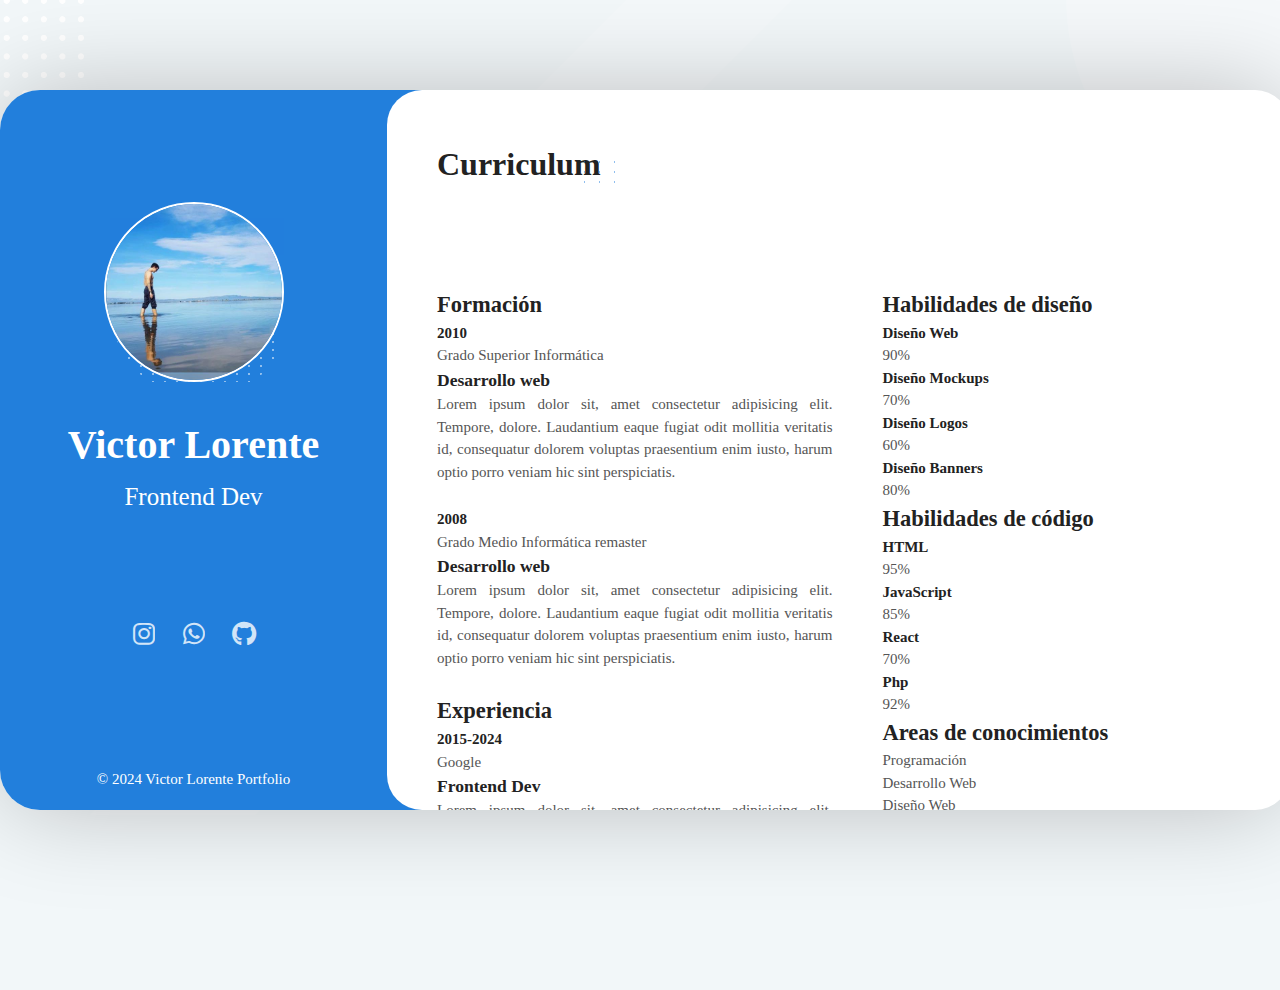
==== html/estudios.html @ f038627f "Curriculum Section HTMl" ====
<!DOCTYPE html>
<html lang="es">
<head>
    <meta charset="UTF-8">
    <meta name="viewport" content="width=device-width, initial-scale=1.0">
    <link rel="stylesheet" href="/fonts/fontawesome-free-6.1.2-web/css/all.min.css">
    <link rel="stylesheet" href="/fonts/poppins/poppins.css">
    <link rel="stylesheet" href="/css/reset.css">
    <link rel="stylesheet" href="/css/scroll.css">
    <link rel="stylesheet" href="/css/styles.css">
    
    

    <title>Portfolio Sobre Mi</title>
</head>
<body>
    <!-- Layout Principal -->
    <div class="layout">

            <aside class="layout-aside">
                
                <!-- Aside (Info Usuario) -->
                <section class="aside-userInfo">
                   
                    <!-- Info general usuario -->
                    <div class="userInfo-general">
                        
                        <div class="userInfo-containerImage">
                            <img src="/img/default-user.jpeg" alt="Foto de Perfil" 
                            class="userInfo-image">
                        </div>

                        <h2 class="userInfo-name">Victor Lorente</h2>
                        <h4 class="userInfo-job">Frontend Dev</h4>

                    </div>
                    <!-- Menú de navegación DERECHA-->
                    <nav class="layout-menu">
                        <ul class="menu-list">
                            
                            <li class="menu-option">
                                <a class="menu-link" href="main.html">
                                    <i class="menu-icon fa-solid fa-house"></i>
                                    <span class="menu-overlay">Home</span>
                                </a>
                            </li>

                            <li class="menu-option">
                                <a class="menu-link" href="sobre-mi.html">
                                    <i class="menu-icon fa-solid fa-user"></i>
                                    <span class="menu-overlay">Sobre Mi</span>
                                </a>
                            </li>

                            <li class="menu-option">
                                <a class="menu-link" href="estudios.html">
                                    <i style="color:#227FDC;" class="menu-icon fa-solid fa-landmark"></i>
                                    <span class="menu-overlay">Curriculum</span>
                                </a>
                            </li>

                            <li class="menu-option">
                                <a class="menu-link" href="main.html">
                                    <i class="menu-icon fa-solid fa-briefcase"></i>
                                    <span class="menu-overlay">Proyectos</span>
                                </a>
                            </li>

                            <li class="menu-option">
                                <a class="menu-link" href="main.html">
                                    <i class="menu-icon fa-solid fa-book"></i>
                                    <span class="menu-overlay">Blog</span>
                                </a>
                            </li>

                            <li class="menu-option">
                                <a class="menu-link" href="main.html">
                                    <i class="menu-icon fa-solid fa-envelope"></i>
                                    <span class="menu-overlay">Contacto</span>
                                </a>
                            </li>

                        </ul>
                    </nav>
                    
                    <!-- Links redes sociales -->
                    <div class="userInfo-userLinks" >
                        <ul class="userLinks-social">
                            
                            <li class="social-option">
                                <a class="social-link" href="#"></a>
                                <i class="social-icon fa-brands fa-instagram"></i>
                            </li>

                            <li class="social-option">
                                <a class="social-link" href="#"></a>
                                <i class="social-icon fa-brands fa-whatsapp"></i>
                            </li>

                            <li class="social-option">
                                <a class="social-link" href="#"></a>
                                <i class="social-icon fa-brands fa-github"></i>
                            </li>

                        </ul>
                    </div>
                    <!-- boton del curriculum -->
                    <div class="userInfo-buttons">
                        <a href="#" class="userInfo-btn"></a>
                    </div>
                    
                    <!-- Pie de página -->
                    <footer class="userInfo-footer">
                        &copy; 2024 Victor Lorente Portfolio
                    </footer>
                </section>

            </aside>

            <!-- Contenido principal (Main) -->
            <main class="layout-content">

                <section class="content-page content-resume">
                    <!-- Main content que cambia de pag -->

                    <header class="resume-header">
                        <h1 class="resume-title">Curriculum</h1>
                    </header>
                    <!-- Main page Content -->
                    <div class="resume-container">
                        <!-- LEFT SIDE PAGE -->
                        <section class="resume-left">
                            
                            <!-- 1 Sección left-->
                            <header class="resume-subheader">
                                <h2 class="resume-subtitle">Formación</h2>
                            </header>

                            <div class="resume-timelines">

                                <article class="timelines-item">

                                    <header class="timneline-header">
                                        <h4 class="timeline-year">2010</h4>
                                        <span class="timeline-company">Grado Superior Informática</span>
                                    </header>

                                            <div class="timeline-divider">
                                                <!-- Esto sirve para dividir el contenido -->
                                            </div>

                                    <div class="timeline-description">
                                        <h3 class="timeline-title">Desarrollo web</h3>
                                        <p class="timeline-description">Lorem ipsum dolor sit, amet consectetur adipisicing elit. 
                                            Tempore, dolore. Laudantium eaque fugiat odit mollitia veritatis id, 
                                            consequatur dolorem voluptas praesentium enim iusto, harum optio porro veniam hic sint perspiciatis.
                                        </p>
                                    </div>

                                </article>

                                <article class="timelines-item">

                                    <header class="timneline-header">
                                        <h4 class="timeline-year">2008</h4>
                                        <span class="timeline-company">Grado Medio Informática remaster</span>
                                    </header>

                                            <div class="timeline-divider">
                                                <!-- Esto sirve para dividir el contenido -->
                                            </div>

                                    <div class="timeline-description">
                                        <h3 class="timeline-title">Desarrollo web</h3>
                                        <p class="timeline-description">Lorem ipsum dolor sit, amet consectetur adipisicing elit. 
                                            Tempore, dolore. Laudantium eaque fugiat odit mollitia veritatis id, 
                                            consequatur dolorem voluptas praesentium enim iusto, harum optio porro veniam hic sint perspiciatis.
                                        </p>
                                    </div>

                                </article>

                            </div>
                            
                            <!-- 2 Sección left-->
                            <header class="resume-subheader">
                                <h2 class="resume-subtitle">Experiencia</h2>
                            </header>

                            <div class="resume-timelines">

                                <article class="timelines-item">

                                    <header class="timneline-header">
                                        <h4 class="timeline-year">2015-2024</h4>
                                        <span class="timeline-company">Google</span>
                                    </header>

                                            <div class="timeline-divider">
                                                <!-- Esto sirve para dividir el contenido -->
                                            </div>

                                    <div class="timeline-description">
                                        <h3 class="timeline-title">Frontend Dev</h3>
                                        <p class="timeline-description">Lorem ipsum dolor sit, amet consectetur adipisicing elit. 
                                            Tempore, dolore. Laudantium eaque fugiat odit mollitia veritatis id, 
                                            consequatur dolorem voluptas praesentium enim iusto, harum optio porro veniam hic sint perspiciatis.
                                        </p>
                                    </div>

                                </article>

                                <article class="timelines-item">

                                    <header class="timneline-header">
                                        <h4 class="timeline-year">2020-2024</h4>
                                        <span class="timeline-company">Youtube, Frontend Dev</span>
                                    </header>

                                            <div class="timeline-divider">
                                                <!-- Esto sirve para dividir el contenido -->
                                            </div>

                                    <div class="timeline-description">
                                        <h3 class="timeline-title">Frontend Dev</h3>
                                        <p class="timeline-description">Lorem ipsum dolor sit, amet consectetur adipisicing elit. 
                                            Tempore, dolore. Laudantium eaque fugiat odit mollitia veritatis id, 
                                            consequatur dolorem voluptas praesentium enim iusto, harum optio porro veniam hic sint perspiciatis.
                                        </p>
                                    </div>

                                </article>

                            </div>

                        </section>
                        <!-- RIGHT SIDE PAGE -->
                        <section class="resume-right">

                            <header class="resume-subheader">
                                <h2 class="resume-subtitle">Habilidades de diseño</h2>
                            </header>
                            <!-- Habilidades DISEÑO -->
                            <div class="resume-skills">

                                <article class="skills-title">
                                    <h4 class="skills-text">Diseño Web</h4>
                                    <span class="skills-number">90%</span>
                                </article>

                                <div class="skills-progressbar">
                                    <div class="skills-percentage"></div>
                                </div>

                                        <article class="skills-title">
                                            <h4 class="skills-text">Diseño Mockups</h4>
                                            <span class="skills-number">70%</span>
                                        </article>

                                        <div class="skills-progressbar">
                                            <div class="skills-percentage"></div>
                                        </div>

                                        <article class="skills-title">
                                            <h4 class="skills-text">Diseño Logos</h4>
                                            <span class="skills-number">60%</span>
                                        </article>
        
                                        <div class="skills-progressbar">
                                            <div class="skills-percentage"></div>
                                        </div>

                                <article class="skills-title">
                                    <h4 class="skills-text">Diseño Banners</h4>
                                    <span class="skills-number">80%</span>
                                </article>
        
                                <div class="skills-progressbar">
                                    <div class="skills-percentage"></div>
                                </div>

                            </div>

                            <header class="resume-subheader">
                                <h2 class="resume-subtitle">Habilidades de código</h2>
                            </header>
                             <!-- Habilidades de Código -->
                             <div class="resume-skills">

                                <article class="skills-title">
                                    <h4 class="skills-text">HTML</h4>
                                    <span class="skills-number">95%</span>
                                </article>

                                <div class="skills-progressbar">
                                    <div class="skills-percentage"></div>
                                </div>

                                        <article class="skills-title">
                                            <h4 class="skills-text">JavaScript</h4>
                                            <span class="skills-number">85%</span>
                                        </article>

                                        <div class="skills-progressbar">
                                            <div class="skills-percentage"></div>
                                        </div>

                                        <article class="skills-title">
                                            <h4 class="skills-text">React</h4>
                                            <span class="skills-number">70%</span>
                                        </article>
        
                                        <div class="skills-progressbar">
                                            <div class="skills-percentage"></div>
                                        </div>

                                <article class="skills-title">
                                    <h4 class="skills-text">Php</h4>
                                    <span class="skills-number">92%</span>
                                </article>
        
                                <div class="skills-progressbar">
                                    <div class="skills-percentage"></div>
                                </div>

                            </div>

                            <header class="resume-subheader">
                                <h2 class="resume-subtitle">Areas de conocimientos</h2>
                            </header>
                            <div class="resume-knowledges">
                                <ul class="knowledges-list">
                                    <li class="kowledges-option">Programación</li>
                                    <li class="kowledges-option">Desarrollo Web</li>
                                    <li class="kowledges-option">Diseño Web</li>
                                    <li class="kowledges-option">Redes Sociales</li>
                                    <li class="kowledges-option">Comunicación</li>
                                    <li class="kowledges-option">Edición de videos</li>
                                    <li class="kowledges-option">Formación</li>
                                </ul>
                            </div>
                            
                        </section>

                    </div>
                    <!-- Certificados Bottom Page -->
                    <div class="resume-certificate">

                        <header class="resume-subheader">
                            <h2 class="resume-subtitle">Certificados</h2>
                        </header>

                        <section class="certificate-container">

                            <article class="certificates-certificate">
                                
                                <div class="certificate-logo">
                                    <img src="/img/certificado-1.png" alt="" class="certificate-img">
                                </div>

                                <div class="certificate-content">
                                    <h4 class="certificate-title">Master en PHP, SQL, POO, MVC, Laravel, Symfony, Wordpress</h4>
                                    <span class="certificate-id">ID  Verificación: 7891</span>
                                    <span class="certificate-date">10 Junio 2023</span>
                                </div>

                            </article>

                            <article class="certificates-certificate">
                                
                                <div class="certificate-logo">
                                    <img src="/img/certificado-1.png" alt="" class="certificate-img">
                                </div>

                                <div class="certificate-content">
                                    <h4 class="certificate-title">Master en Pruenas Técnicas: +70 Nuevos Ejercicios de Código</h4>
                                    <span class="certificate-id">ID  Verificación: 12235</span>
                                    <span class="certificate-date">10 Mayo 2024</span>
                                </div>

                            </article>


                        </section>

                    </div>
 
                </section>

            </main>
    </div>

</body> 
</html>
---- fonts/poppins/poppins.css ----
@font-face {
    font-family: "Poppins";
    src: url("./Poppins-Regular.ttf") format("truetype");
    font-weight: 400;
    font-style: normal;
}
---- css/scroll.css ----
:root{
    --color-scrollbar: #d3d3d4;
    --color-background-scrollbar: #eee;
}
/* SCROLL MOZ */
.content-page {
    scrollbar-width: thin;
    scrollbar-color: var(--color-scrollbar) transparent;
}

/* SCROLL CHROME */
.content-page::-webkit-scrollbar{
    width: 25px;
    background: transparent;
}
.content-page::-webkit-scrollbar-thumb{
    border: 10px solid transparent;
    box-shadow: none;
    border-radius: 40px;
}
.content-page:hover::-webkit-scrollbar-thumb{
    box-shadow: inset 0 0 0 10px var(--color-scrollbar);
}
.content-page:hover::-webkit-scrollbar-thumb:hover{
    border: 8px solid transparent;
    box-shadow: inset 0 0 0 8px var(--color-secondary);
}
.content-page::-webkit-scrollbar-track{
    background-color: transparent;
    margin: 40px 0;
}
---- css/styles.css ----
/* ESTILOS GENERALES */
:root{

    --color-main: #ffffff;
    --color-secondary: #227FDC;

    --color-background: #f2f7f9;
    --color-transparent: transparent;

    --color-icon: #b5b6b7;
    --color-title: #222222;
    --color-subtitle: #888;
    --color-text: #555;

    --color-border-reviews:#E5E6E7;
    --color-company:#A5A6A7;

    --position-start-top: 7rem;

}

html {
    font-size: 10px;

}

body {
    width: 100%;
    height: 100%;
    font-family: "Poppins, helvetica, sans-serif";
    font-size: 1.5rem;
    background-color: var(--color-background);
    color: var(--color-text);
    
    overflow: hidden;  /* Se usa para quitar el scroll de la pagina */

}
h1, h2, h3, h4, h5, h6 {
    color: var(--color-title);
}

/* IMG BACKGROUND */
    body{
        
        background-image: url(/img/fondo.png);
        background-size: cover;
        background-repeat: no-repeat;
        background-position: -75px -175px;
    }

/* ESTRUCTURA PRINCIPAL */
.layout {
    position: relative;
    min-width: 1290px;
    width: 75%;
    min-height: 80vh;
    height: 80vh;
    margin: 10vh auto;

    /* Grid Layout */
    display: grid;
    grid-template-areas: 
        "aside content";
    grid-template-columns: 30% 70%;
    
    /* Shadow behind Layout */
    border-radius: 4rem;
    box-shadow: 0 0 100px -5px rgb(0, 0, 0,  0.25);

}

/* BLUE ASIDE BAR */
.layout-aside {
    grid-area: "aside";

    border-radius: 4rem 0 0 4rem;
    overflow: auto;
    overflow-x: hidden;
}
.aside-userInfo{
    display: flex;
    flex-direction: column;
    align-items: center;
    text-align: center;
    justify-content: space-around;

    min-height: 100%;
    min-width: 30rem;

    background-color: var(--color-secondary);
    color: var(--color-main);

}
.userInfo-containerImage{
    position: relative;
    display: inline-block;
    width: 18rem;
    margin-top: var(--position-start-top);
    z-index: 1;
    overflow: hidden;

}
.userInfo-image {
    width: 100%;
    background-color: var(--color-main);
    border: 2px solid var(--color-main);
    border-radius: 20rem;
}
/* ShadowEfect Outside Img */
.userInfo-containerImage::after{
    content: "";
    position: absolute;
    top: 9%;
    left: 4%;
    width: 100%;
    height: 100%;
    z-index: -1;
    background-image: -webkit-repeating-radial-gradient(center center, #fff, #fff 1px, transparent 0px, transparent 100% );
    background-size: 0.8em 0.8rem;
    opacity: 0.5;
    border-radius: 30rem;
    }

.userInfo-name {
    color: var(--color-main);
    font-size: 4rem;
    font-weight: 600;
    margin-top: 2.7rem;
}
.userInfo-job {
    color: var(--color-main);
    font-size: 2.5rem;
    font-weight: lighter;
    margin-top: .3rem;
}
 
/* Estilo de las opciones de redes sociales */
.userInfo-userLinks {
    margin-bottom: 3.5rem;
    
}
.userLinks-social {

    margin-top: 2rem;
    text-align: center;

    display: flex;
    flex-direction: row;
}
.social-option{
    height: 3rem;
    width: 5rem;
    font-size: 2.5rem;
    line-height: 3.2rem;
    opacity: .8;
    border-radius: 3rem;
    transition: all cubic-bezier(0, 0, 0, 0.72) 210ms;


}
.social-option:hover {
    opacity: 1;
    background-color: rgba(211, 211, 211, 0.25);
       
}
/* Footer */
.userInfo-footer {
    position: absolute;
    bottom: 2rem;
}

/* MAIN CONTENT LAYOUT */
.layout-content {
    grid-area: content;
    height: 100%;
    min-height: 100%;
    background-color: var(--color-secondary);
    border-radius: 0 10rem 10rem 0;
}
.content-page{
    min-height: 100%;
    background-color: var(--color-main);
    border-radius: 3.5rem;

    display: flex;
    flex-direction: column;
    align-items: center;
    justify-content: center;
}

.page-name{
    font-size: 6rem;
    margin-bottom: 1rem;
}
.page-job {
    font-size: 2.1rem;
    font-weight: lighter;
    color: var(--color-subtitle);
}

/* MENU LAYOUT */
.layout-menu{
    
    display: block;
    position: absolute;
    top: 0;
    right: -13rem;
    min-width: 11rem;
    background-color: transparent;

}
.menu-list {
   
    display: flex;
    position: relative;
    flex-direction: column;
    justify-content: space-around;
    align-items: center;
    
    background-color: var(--color-main);
    padding: 1rem 0;
    width: 48%;
    min-height: 33rem;
    box-shadow: 0 0 3rem -0.5rem rgb(0, 0, 0,  0.15);
    border-radius: 6rem;
}
.menu-option{
    display: block;
    width: 100%;
    text-align: center;
}
.menu-icon {
    color: var(--color-icon);
    font-size: 2.6rem;
    transition: all 300ms cubic-bezier(0, 0, 0, 0.72);

}
.menu-icon:hover {
    color: var(--color-secondary);
}
.menu-overlay{
    position: absolute;
    right: 0;
    margin-top: -3.3rem;
    display: block;
    opacity: 0;
    padding: 0.5rem 1rem;
    border-radius: 0.3rem;
    color: var(--color-main);
    background-color: var(--color-secondary);
    white-space: nowrap; /*Con esta propiedad, no hay saltos de linea del color de fondo */
    transition: all 300ms cubic-bezier(0, 0, 0, 0.72); 

}
.menu-option:hover .menu-overlay {
    opacity: 1;
    right: 100%;
}

/* ESTILOS GENERALES (SOBRE MI, ESTUDIOS) */

.content-about,
.content-resume {
    display: block;
    height: 100%;
    min-height: 100%;
    padding: 5rem;
    padding-right: 2rem;
    overflow: auto;
   
}
.about-header,
.resume-header {
    display: inline-block;
    margin-bottom: 5rem;
}

.about-title,
.resume-title{
    font-size: 3.2rem;
    position: relative;
}

.about-title::after,
.resume-title::after{
    content: "";
    position: absolute;
    top: 17px;
    right: -26px;
    width: 50px;
    height: 30px;
    background-image: -webkit-repeating-radial-gradient(center center, var(--color-secondary), var(--color-secondary) 1px, transparent 0px, transparent 100% );
    background-size: 15px 10px;
    opacity: 0.5;
}

.title-color{
    color: var(--color-secondary);
}

/* Información Personal */
.about-personalInfo{
    display: flex;
    flex-direction: row;
    width: 100%;
    margin-bottom: 5rem;

}
.personalInfo-bio{
    flex-basis: 56%;
}
.personalInfo-description{
    font-size: 1.5rem;
    line-height: 2.4rem;
    margin-right: 5rem;
}
.personalInfo-data{
    flex-basis: 44%;
    padding: 0 1.5rem;
}
.personalInfo-title{
    margin-right: 0.5rem; 
    color: var(--color-secondary);
    font-weight: 600;
}
/* Servicios */
.about-services,
.about-reviews,
.about-clients,
.about-prices,
.about-extra
{
    width: 100%;
    margin-bottom: 3rem;
}
.services-header,
.reviews-header,
.clients-header,
.prices-header,
.extra-header{
    display: inline-block;
    position: relative;
    margin-bottom: 2.5rem;
}
.services-title,
.reviews-title,
.clients-title,
.prices-title,
.extra-title{
    font-size: 2.2rem;
}

.services-title::after,
.reviews-title::after,
.clients-title::after,
.prices-title::after,
.extra-title::after{
    content: "";
    position: absolute;
    top: 17px;
    right: -16px;
    width: 50px;
    height: 30px;
    background-image: -webkit-repeating-radial-gradient(center center, var(--color-secondary), var(--color-secondary) 1px, transparent 0px, transparent 100% );
    background-size: 15px 10px;
    opacity: 0.5;
}

.services-container{
    width: 100%;
    display: flex;
    flex-direction: row;
    flex-wrap: wrap;
}
.services-service{
    flex-basis: calc(50% - 3rem);
    margin-right: 3rem;
    margin-bottom: 2.5em;
}

.service-icon .fa-solid{
    color: var(--color-secondary);
    font-size: 2.6rem;
}
.service-title{
    font-size: 1.8rem;
    margin: 0.5rem 0;
}
.service-description{
    font-size: 1.5rem;
    text-align: justify;
}
/* Reviews */
.reviews-container{
    width: 100%;
    display: flex;
    flex-direction: row;
    flex-wrap: wrap;
}
.reviews-review{
    flex-basis: calc(50% - 3rem);

    border:2px solid var(--color-border-reviews);
    border-radius: 2rem;
    padding-top:0;
    padding-right: 2.5rem;
    padding-left: 2.5rem;
    padding-bottom: 1.5rem;
    margin-right: 2.5rem;
    margin-top: 4.5rem;
    margin-bottom: 1rem;

}
.review-imgContainer{
    width: 100%;
}
.review-image{
    max-width: 9rem;
    max-height: 9rem;
    border-radius: 9rem;
    
    margin: 0 auto;
    margin-top: -4.5rem;
    margin-bottom: 2rem;

    box-shadow: 4px 12px 10px -8px rgba(34,127,220, 0.45);
}
.review-description{
    margin-bottom: 1rem;
}
.review-text{
    font-size: 1.5rem;
    line-height: 2.4rem;
}
.review-author{
    margin-top: 2rem;
    display: flex;
    flex-direction: row;
    justify-content: space-between;
}
.author-name{
    margin-bottom: 0.5rem;
    font-size: 1.5rem;
}
.review-company{
    color: var(--color-company);
    font-weight: 300;
    font-size: 1.3rem;
}
.review-icon{
    font-size: 4rem;
    opacity: 0.5 ;
    color: var(--color-secondary);
}
/* Clients */
.about-clients{
    width: 100%;
    margin-bottom: 2.5rem;
}
.clients-header{
    margin-bottom: 3rem;
}
.clients-container{
    display: flex;
    flex-direction: row;
    justify-content: space-between;
    margin-left: -1.2rem;
    margin-right: 1rem;

}
.clients-img{
    width: 143px;
    margin-bottom: 1.5rem;
    
}
.clients-link{
    display: block;
    width: 100%;
    opacity: 0.7; 
}
.clients-link:hover{
    display: block;
    width: 100%;
    opacity: 0.8; 
    transition: all 300ms cubic-bezier(0, 0, 0, 0.72);
    filter: drop-shadow(0 0 4px var(--color-secondary) );
}

/* Prices */
.prices-container{
    margin-bottom: 5rem;

    display: flex;
    flex-direction: row;
}

.prices-box{
    flex-basis: 50%;
    height: 100%;
    padding: 3rem;
    margin-right: 3rem;
    text-align: center;
    border-radius: 1.5rem;
    transition: all 300ms ease-in-out;

    border: 3px solid var(--color-border-reviews);

}
.prices-box:last-of-type{
    margin-right: 0rem;
}
.prices-box:hover{
    /* box-shadow: 0 18px 24px -5px rgba(0, 0, 0,  0.15); */
    box-shadow: 2px 18px 24px -10px rgba(34,127,220, 0.45);
    transform: translateY(-0.7rem);
}
.prices-subtitle{
    margin-bottom: 3rem;

}
.prices-text{
    display: inline-block;
    position: relative;
}
.prices-box:hover .prices-text::after{
    content: "";
    position: absolute;
    left: 0;
    right: 0;
    bottom: -3px;
    height: 2px;
    background-color: var(--color-secondary);
}
.prices-price{
    padding-bottom: 1rem;
}
.prices-number{
    display: block;
    font-size: 4.2rem;
    line-height: 1;
    color: var(--color-title);
}
.prices-advice{
    display: block;
    color: var(--color-subtitle);
}
.prices-buy{
    padding-top: 2.5rem;
    padding-bottom: 3rem;

}
.prices-btn{
    display: inline-block;
    padding: 1.2rem 3.1rem;
    border: 3px solid var(--color-border-reviews);
    box-shadow: 0 10px 10px -8px var(--color-border-reviews);
    border-radius: 3rem;
}
.prices-btn:hover{
    border: 3px solid var(--color-secondary);
    background-color: var(--color-secondary);
    color: var(--color-main) !important;
}
.prices-reward{
    font-size: 1.4rem;
    padding: 0.6rem 0rem;
}
/* Extra */

.extra-container{
    width: 100%;
    display: flex;
    flex-direction: row;
    margin-top: 3rem;
    justify-content: space-between;
    flex-wrap: wrap;

}
.extra-info{
    flex-basis: 30%;
    padding: 2.5rem 1rem;
    border: 2px solid var(--color-border-reviews);
    border-radius: 1rem;
    text-align: center;
    transition: all 300ms ease-in-out;
    

}
.extra-info:hover{
    transform: translateY(-0.5rem);
    box-shadow: 2px 18px 24px -10px rgba(34,127,220, 0.45);
}
.extra-icon{
    font-size: 3.3rem;
    color: var(--color-secondary);
    margin-bottom: 1rem;
}
.extra-subtitle{
    font-size: 1.5rem;
    margin: 1.5rem;
}
.extra-quantity{
    display: block;
    margin: 1.5rem 1rem;
    margin-bottom: 0;
    font-size: 3.6rem;
    line-height: 5rem;
    color: var(--color-subtitle);
    
}
/* CURRICULUM SECTION */
.resume-container{
    display: flex;
    flex-direction: row;
    width: 100%;
    min-height: 100%;
}
.resume-left{
    flex-basis: 50%;
    margin-top: 5rem;
    margin-right: 5rem;
}
.resume-right{
    flex-basis: 49%;
    margin-top: 5rem;
}

/* LEFT SIDE CURRICULUM */
.timeline-description{
    text-align: justify;
    margin-bottom: 2.5rem;
}


/* RIGHT SIDE CURRICULUM */
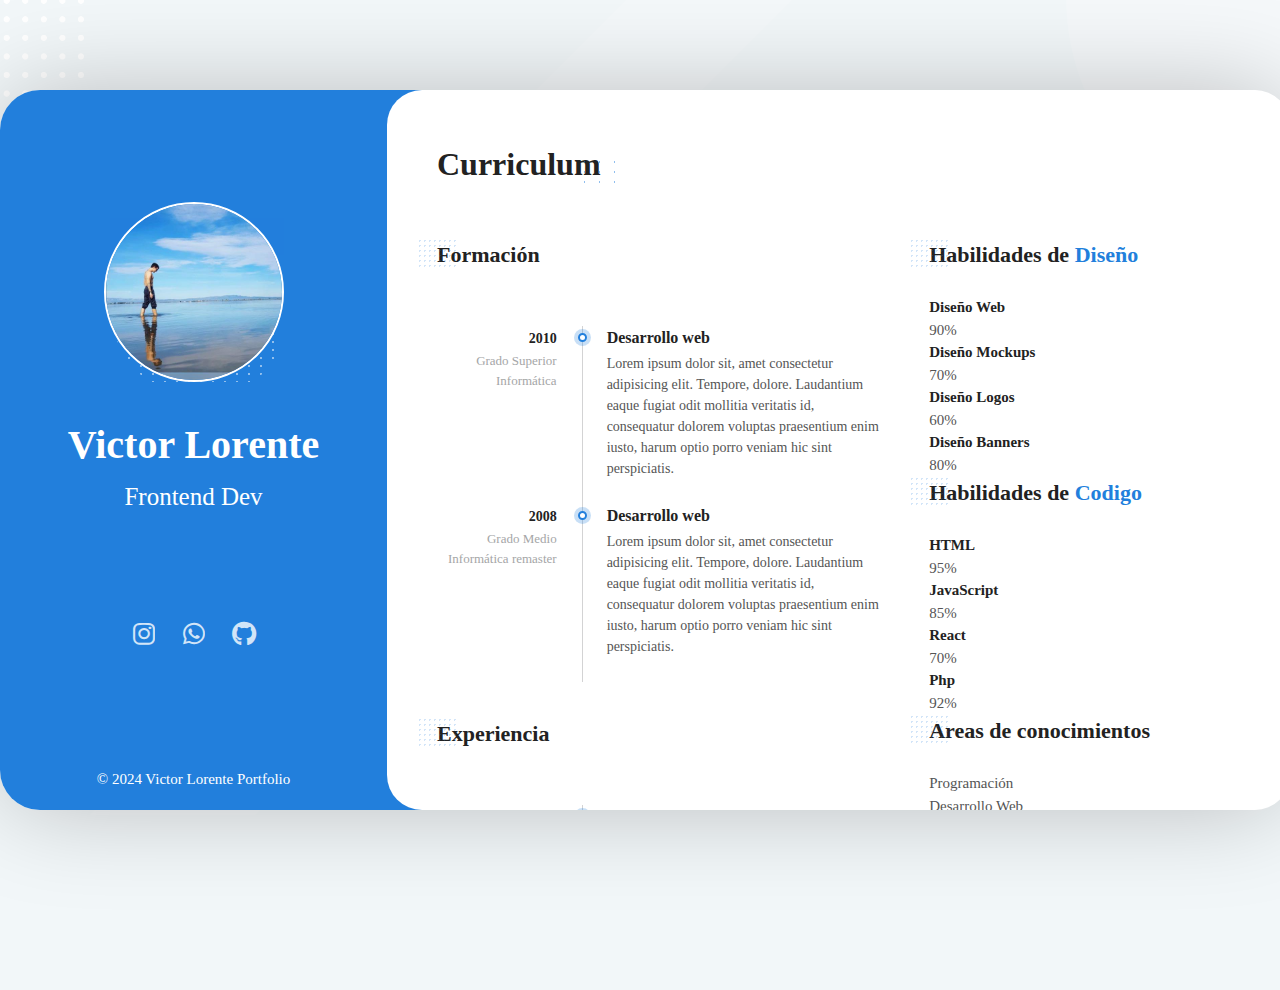
==== commit eed4e791: "Curriculum v1 CSS" ====
--- a/html/estudios.html
+++ b/html/estudios.html
@@ -151,7 +151,7 @@
 
                                     <div class="timeline-description">
                                         <h3 class="timeline-title">Desarrollo web</h3>
-                                        <p class="timeline-description">Lorem ipsum dolor sit, amet consectetur adipisicing elit. 
+                                        <p class="timeline-text">Lorem ipsum dolor sit, amet consectetur adipisicing elit. 
                                             Tempore, dolore. Laudantium eaque fugiat odit mollitia veritatis id, 
                                             consequatur dolorem voluptas praesentium enim iusto, harum optio porro veniam hic sint perspiciatis.
                                         </p>
@@ -172,7 +172,7 @@
 
                                     <div class="timeline-description">
                                         <h3 class="timeline-title">Desarrollo web</h3>
-                                        <p class="timeline-description">Lorem ipsum dolor sit, amet consectetur adipisicing elit. 
+                                        <p class="timeline-text">Lorem ipsum dolor sit, amet consectetur adipisicing elit. 
                                             Tempore, dolore. Laudantium eaque fugiat odit mollitia veritatis id, 
                                             consequatur dolorem voluptas praesentium enim iusto, harum optio porro veniam hic sint perspiciatis.
                                         </p>
@@ -202,7 +202,7 @@
 
                                     <div class="timeline-description">
                                         <h3 class="timeline-title">Frontend Dev</h3>
-                                        <p class="timeline-description">Lorem ipsum dolor sit, amet consectetur adipisicing elit. 
+                                        <p class="timeline-text">Lorem ipsum dolor sit, amet consectetur adipisicing elit. 
                                             Tempore, dolore. Laudantium eaque fugiat odit mollitia veritatis id, 
                                             consequatur dolorem voluptas praesentium enim iusto, harum optio porro veniam hic sint perspiciatis.
                                         </p>
@@ -223,7 +223,7 @@
 
                                     <div class="timeline-description">
                                         <h3 class="timeline-title">Frontend Dev</h3>
-                                        <p class="timeline-description">Lorem ipsum dolor sit, amet consectetur adipisicing elit. 
+                                        <p class="timeline-text">Lorem ipsum dolor sit, amet consectetur adipisicing elit. 
                                             Tempore, dolore. Laudantium eaque fugiat odit mollitia veritatis id, 
                                             consequatur dolorem voluptas praesentium enim iusto, harum optio porro veniam hic sint perspiciatis.
                                         </p>
@@ -238,7 +238,7 @@
                         <section class="resume-right">
 
                             <header class="resume-subheader">
-                                <h2 class="resume-subtitle">Habilidades de diseño</h2>
+                                <h2 class="resume-subtitle">Habilidades de <span class="subtitle-color">Diseño</span></h2>
                             </header>
                             <!-- Habilidades DISEÑO -->
                             <div class="resume-skills">
@@ -282,7 +282,7 @@
                             </div>
 
                             <header class="resume-subheader">
-                                <h2 class="resume-subtitle">Habilidades de código</h2>
+                                <h2 class="resume-subtitle">Habilidades de <span class="subtitle-color">Codigo</span></h2>
                             </header>
                              <!-- Habilidades de Código -->
                              <div class="resume-skills">
--- a/css/styles.css
+++ b/css/styles.css
@@ -294,7 +294,8 @@
     opacity: 0.5;
 }
 
-.title-color{
+.title-color,
+.subtitle-color{
     color: var(--color-secondary);
 }
 
@@ -323,7 +324,7 @@
     color: var(--color-secondary);
     font-weight: 600;
 }
-/* Servicios */
+/* Servicios Generales (ABOUT Y OTRAS CLASES) */
 .about-services,
 .about-reviews,
 .about-clients,
@@ -337,7 +338,8 @@
 .reviews-header,
 .clients-header,
 .prices-header,
-.extra-header{
+.extra-header,
+.resume-subheader{
     display: inline-block;
     position: relative;
     margin-bottom: 2.5rem;
@@ -346,7 +348,8 @@
 .reviews-title,
 .clients-title,
 .prices-title,
-.extra-title{
+.extra-title,
+.resume-subtitle{
     font-size: 2.2rem;
 }
 
@@ -354,16 +357,17 @@
 .reviews-title::after,
 .clients-title::after,
 .prices-title::after,
-.extra-title::after{
+.extra-title::after,
+.resume-subtitle::after{
     content: "";
     position: absolute;
-    top: 17px;
-    right: -16px;
-    width: 50px;
+    top: 0px;
+    left: -20px;
+    width: 40px;
     height: 30px;
     background-image: -webkit-repeating-radial-gradient(center center, var(--color-secondary), var(--color-secondary) 1px, transparent 0px, transparent 100% );
-    background-size: 15px 10px;
-    opacity: 0.5;
+    background-size: 5px 5px;
+    opacity: 0.2;
 }
 
 .services-container{
@@ -616,19 +620,93 @@
     min-height: 100%;
 }
 .resume-left{
-    flex-basis: 50%;
-    margin-top: 5rem;
-    margin-right: 5rem;
+    flex-basis: 58%;
+    margin-right: 1rem;
 }
 .resume-right{
-    flex-basis: 49%;
-    margin-top: 5rem;
+    flex-basis: 41%;
+   
 }
 
 /* LEFT SIDE CURRICULUM */
+
+.resume-timelines{
+    margin-bottom: 5rem;
+    margin-top: 3rem;
+}
+
+.timelines-item /* Timelines-timeline */ {
+    position: relative;
+    width: 100%;
+    margin-bottom: 1.5rem;
+    
+    display: flex;
+    flex-direction: row;
+}
+.timneline-header{
+    flex-basis: 30%;
+    text-align: right;
+    padding-right: 2.5rem ;
+}
+.timeline-year{
+    margin: 0.3rem 0;
+    line-height: 1.9rem;
+    font-size: 1.4rem;
+}
+.timeline-company{
+    display: block;
+    font-size: 1.3rem;
+    font-weight: lighter;
+    color: var(--color-company);
+}
+
+.timeline-title{
+    font-size: 1.6rem;
+    margin-bottom: 0.3rem;
+}
 .timeline-description{
-    text-align: justify;
-    margin-bottom: 2.5rem;
+    width: 70%;
+    
+    padding-left: 2.5rem;
+    padding-right: 1.5rem;
+}
+.timeline-text{
+    font-size: 1.4rem;
+    margin-bottom: 1rem;
+    margin-right: 2.5rem;
+    
+}
+
+.timeline-divider{
+    width: 1px;
+    background-color: var(--color-scrollbar);
+    position: absolute;
+    top: 0px;
+    left: 30%;
+    bottom: -15px;
+}
+.timeline-divider::before{
+    content: "";
+    position: absolute;
+    margin-top: 0.28rem;
+    margin-left: -0.8rem;
+    width: 1.7rem;
+    height: 1.7rem;
+    background-color: var(--color-secondary);
+    border-radius: 10rem;
+    opacity: 0.25;
+}
+.timeline-divider::after{
+    content: "";
+    position: absolute;
+    margin-top: 0.65rem;
+    margin-left: -0.4rem;
+    width: 0.9rem;
+    height: 0.9rem;
+    background-color: var(--color-main);
+    border-radius: 10rem;
+    border: 2px solid var(--color-secondary);
+    opacity: 1;
 }
 
 
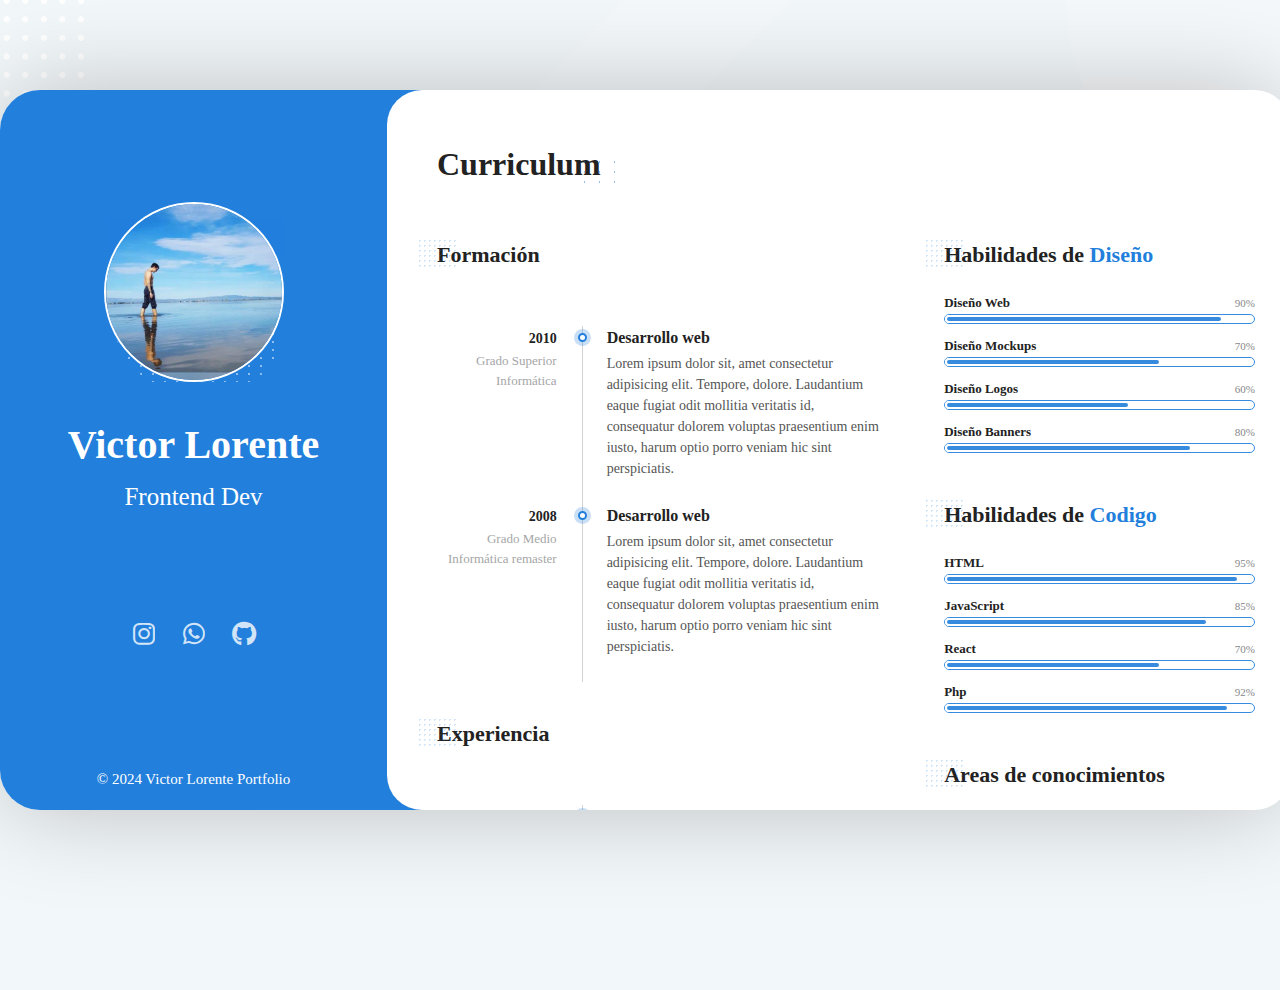
==== commit 5ba01a2c: "Proyectos Sectio v1" ====
--- a/html/estudios.html
+++ b/html/estudios.html
@@ -60,7 +60,7 @@
                             </li>
 
                             <li class="menu-option">
-                                <a class="menu-link" href="main.html">
+                                <a class="menu-link" href="portfolio.html">
                                     <i class="menu-icon fa-solid fa-briefcase"></i>
                                     <span class="menu-overlay">Proyectos</span>
                                 </a>
@@ -249,7 +249,7 @@
                                 </article>
 
                                 <div class="skills-progressbar">
-                                    <div class="skills-percentage"></div>
+                                    <div class="skills-percentage pb1"></div>
                                 </div>
 
                                         <article class="skills-title">
@@ -258,7 +258,7 @@
                                         </article>
 
                                         <div class="skills-progressbar">
-                                            <div class="skills-percentage"></div>
+                                            <div class="skills-percentage pb2"></div>
                                         </div>
 
                                         <article class="skills-title">
@@ -267,7 +267,7 @@
                                         </article>
         
                                         <div class="skills-progressbar">
-                                            <div class="skills-percentage"></div>
+                                            <div class="skills-percentage pb3"></div>
                                         </div>
 
                                 <article class="skills-title">
@@ -276,7 +276,7 @@
                                 </article>
         
                                 <div class="skills-progressbar">
-                                    <div class="skills-percentage"></div>
+                                    <div class="skills-percentage pb4"></div>
                                 </div>
 
                             </div>
@@ -293,7 +293,7 @@
                                 </article>
 
                                 <div class="skills-progressbar">
-                                    <div class="skills-percentage"></div>
+                                    <div class="skills-percentage pb5"></div>
                                 </div>
 
                                         <article class="skills-title">
@@ -302,7 +302,7 @@
                                         </article>
 
                                         <div class="skills-progressbar">
-                                            <div class="skills-percentage"></div>
+                                            <div class="skills-percentage pb6"></div>
                                         </div>
 
                                         <article class="skills-title">
@@ -311,7 +311,7 @@
                                         </article>
         
                                         <div class="skills-progressbar">
-                                            <div class="skills-percentage"></div>
+                                            <div class="skills-percentage pb7"></div>
                                         </div>
 
                                 <article class="skills-title">
@@ -320,7 +320,7 @@
                                 </article>
         
                                 <div class="skills-progressbar">
-                                    <div class="skills-percentage"></div>
+                                    <div class="skills-percentage pb8"></div>
                                 </div>
 
                             </div>
@@ -330,13 +330,13 @@
                             </header>
                             <div class="resume-knowledges">
                                 <ul class="knowledges-list">
-                                    <li class="kowledges-option">Programación</li>
-                                    <li class="kowledges-option">Desarrollo Web</li>
-                                    <li class="kowledges-option">Diseño Web</li>
-                                    <li class="kowledges-option">Redes Sociales</li>
-                                    <li class="kowledges-option">Comunicación</li>
-                                    <li class="kowledges-option">Edición de videos</li>
-                                    <li class="kowledges-option">Formación</li>
+                                    <li class="knowledges-option">Programación</li>
+                                    <li class="knowledges-option">Desarrollo Web</li>
+                                    <li class="knowledges-option">Diseño Web</li>
+                                    <li class="knowledges-option">Redes Sociales</li>
+                                    <li class="knowledges-option">Comunicación</li>
+                                    <li class="knowledges-option">Edición de videos</li>
+                                    <li class="knowledges-option">Formación</li>
                                 </ul>
                             </div>
                             
--- a/css/styles.css
+++ b/css/styles.css
@@ -16,6 +16,8 @@
     --color-company:#A5A6A7;
 
     --position-start-top: 7rem;
+
+    --background-color-certificate: #f5f5f5;
 
 }
 
@@ -106,6 +108,7 @@
     border: 2px solid var(--color-main);
     border-radius: 20rem;
 }
+
 /* ShadowEfect Outside Img */
 .userInfo-containerImage::after{
     content: "";
@@ -260,7 +263,8 @@
 /* ESTILOS GENERALES (SOBRE MI, ESTUDIOS) */
 
 .content-about,
-.content-resume {
+.content-resume,
+.content-portfolio {
     display: block;
     height: 100%;
     min-height: 100%;
@@ -270,19 +274,22 @@
    
 }
 .about-header,
-.resume-header {
+.resume-header,
+.portfolio-header {
     display: inline-block;
     margin-bottom: 5rem;
 }
 
 .about-title,
-.resume-title{
+.resume-title,
+.portfolio-title{
     font-size: 3.2rem;
     position: relative;
 }
 
 .about-title::after,
-.resume-title::after{
+.resume-title::after,
+.portfolio-title::after{
     content: "";
     position: absolute;
     top: 17px;
@@ -625,7 +632,7 @@
 }
 .resume-right{
     flex-basis: 41%;
-   
+    padding: 0 1.5rem;
 }
 
 /* LEFT SIDE CURRICULUM */
@@ -710,4 +717,173 @@
 }
 
 
-/* RIGHT SIDE CURRICULUM */+/* RIGHT SIDE CURRICULUM */
+.resume-skills{
+    display: flex;
+    flex-direction: column;
+    margin-bottom: 3rem;
+}
+.skills-title{
+    display: flex;
+    justify-content: space-between;
+}
+.skills-text{
+    font-size: 1.3rem; 
+    line-height: 1.4rem;
+    margin-bottom: 0.4rem;
+}
+.skills-number{
+    font-size: 1.1rem;
+    line-height: 1.4rem;
+    margin-bottom: 0.4rem;
+    color: var(--color-subtitle);
+}
+/* Progress bar styling % */
+
+.skills-progressbar{
+    height: 1rem;
+    border: 1px solid var(--color-secondary);
+    border-radius: 1rem;
+    background-color: var(--color-main);
+    margin-bottom: 1.5rem;
+    opacity: 0.90;
+    
+
+}
+.skills-percentage{
+    height: 0.8rem;
+    background-color: var(--color-secondary);
+    border: 2px solid var(--color-main);
+    border-radius: 1rem;
+    display: block;
+}
+
+
+.pb1{width: 90%;}
+.pb2{width: 70%;}
+.pb3{width: 60%;}
+.pb4{width: 80%;}
+
+.pb5{width: 95%;}
+.pb6{width: 85%;}
+.pb7{width: 70%;}
+.pb8{width: 92%;}
+/* Progress Bar End */
+
+/* Areas de conocimientos*/
+.knowledges-list{
+    display: flex;
+    flex-direction: row;
+    flex-wrap: wrap;
+}
+.knowledges-option{
+    padding: 0.5rem 1rem;
+    margin: 0.3rem;
+    font-size: 1.4rem;
+    background-color: var(--color-secondary);
+    border-radius: 0.3rem;
+    color: var(--color-main);
+}
+/* Certificates */
+.certificate-container{
+    display: flex;
+    flex-direction: row;
+    flex-wrap: wrap;
+    gap:3rem;
+}
+.certificates-certificate{
+    flex-basis: calc(50% - 1.5rem);
+
+    border: 2px solid var(--color-border-reviews);
+    border-radius: 0.8rem;
+
+    display: flex;
+    flex-direction: row;
+}
+.certificate-logo{
+    width: 15rem;
+    height: 100%;
+
+    background-color: var(--background-color-certificate);
+    display: flex;
+    justify-content: center;
+    align-items: center;
+}
+.certificate-img{
+    width: 100%;
+
+}
+.certificate-content{
+    padding: 2rem 2.5rem;
+}
+.certificate-title{
+    font-size: 1.6rem;
+    margin-bottom: 0.5rem;
+}
+.certificate-id{
+    display: block;
+    margin-bottom: 0.3rem;
+    font-size: 1.3rem;
+    color: var(--color-subtitle);
+}
+.certificate-date{
+    font-size: 1.2rem;
+    color: var(--color-subtitle);
+    opacity: 0.9;
+}
+/* Portfolio SECTION */
+
+.portfolio-navbar{
+    margin-bottom: 3rem;
+
+}
+.portfolio-menu{
+    display: flex;
+    flex-direction: row;
+    flex-wrap: wrap;
+    gap: 1.5rem;
+}
+.portfolio-option{
+    font-size: 1.7rem;
+    opacity: 0.7;
+}
+.portfolio-option-active{
+    opacity: 1;
+    font-weight: bold;
+}
+.portfolio-link{
+    cursor: pointer;
+}
+.portfolio-option:hover{
+    color: var(--color-secondary);
+    text-shadow: 0 0 2px rgba(0, 0, 0, 0.253);
+}
+/* Artículos Portfolio */
+
+.portfolio-gallery{
+    display: flex;
+    flex-direction: row;
+    flex-wrap: wrap;
+}
+.gallery-item{
+    flex-basis: 33%;
+    padding-right: 2.5rem;
+    padding-bottom: 3rem;
+}
+.gallery-container-img{
+    overflow: hidden; /* Esto sirve para que el efecto de zoom de la 
+    galeria de imagenes, no salga de la caja (es decir, solo se vea el zoom dentro
+    de la imagen) */
+}
+.gallery-img{
+    transition: all 300ms cubic-bezier(0, 0, 0, 0.72);
+}
+
+.gallery-img:hover{
+    transform: scale(1.1);
+}
+.gallery-item{
+    font-size: 1.6rem;
+    font-weight: bold;
+}
+
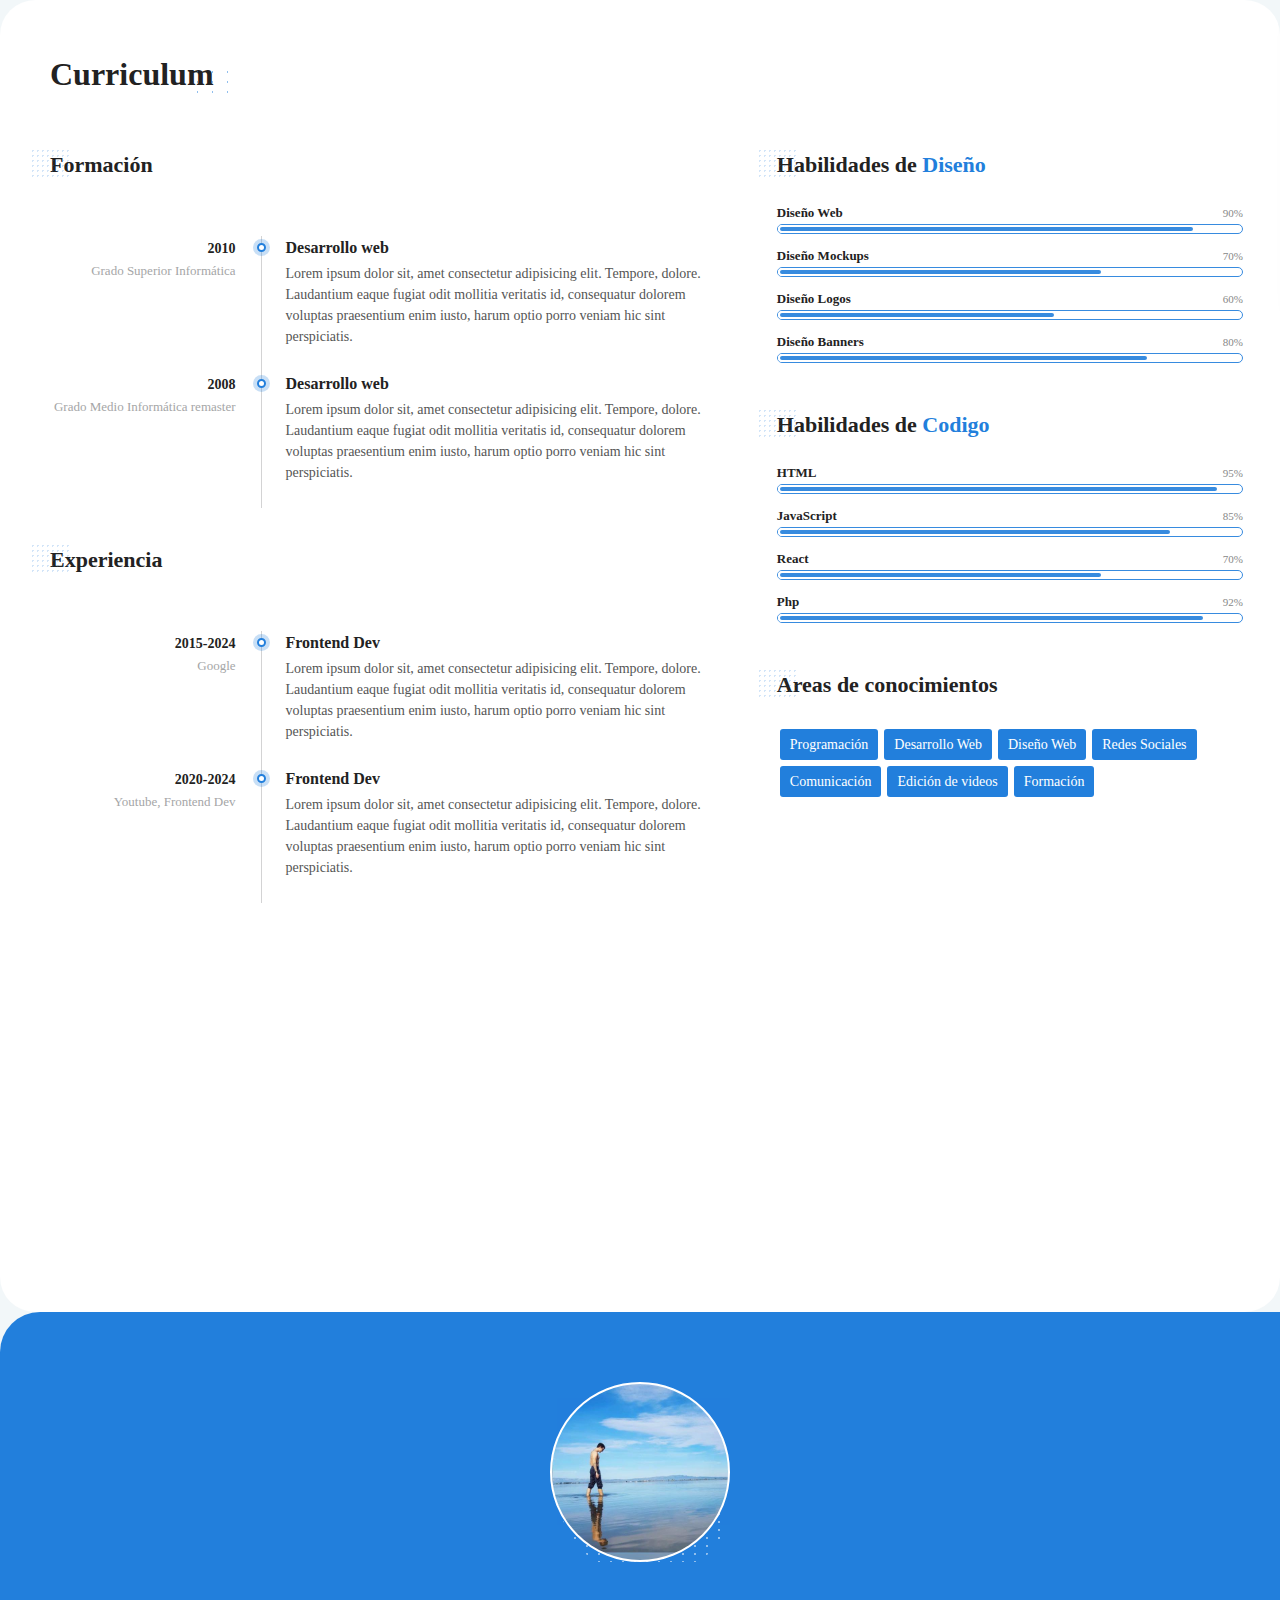
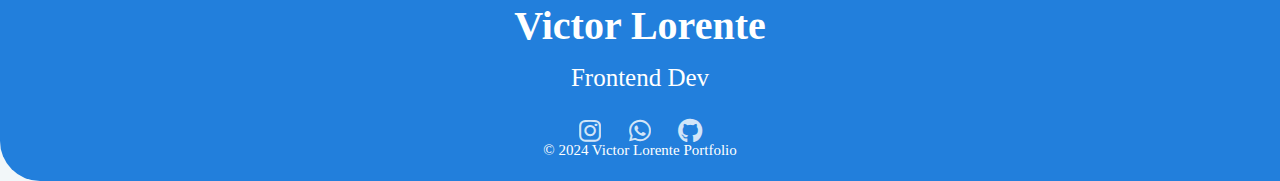
==== commit 60bfbe2b: "Responsive 1v" ====
--- a/html/estudios.html
+++ b/html/estudios.html
@@ -2,12 +2,12 @@
 <html lang="es">
 <head>
     <meta charset="UTF-8">
-    <meta name="viewport" content="width=device-width, initial-scale=1.0">
-    <link rel="stylesheet" href="/fonts/fontawesome-free-6.1.2-web/css/all.min.css">
+    <meta name="viewport" content="width=device-width, initial-scale=1.0 maximum-scale=1">    <link rel="stylesheet" href="/fonts/fontawesome-free-6.1.2-web/css/all.min.css">
     <link rel="stylesheet" href="/fonts/poppins/poppins.css">
     <link rel="stylesheet" href="/css/reset.css">
     <link rel="stylesheet" href="/css/scroll.css">
     <link rel="stylesheet" href="/css/styles.css">
+    <link rel="stylesheet" href="/css/responsive.css">
     
     
 
@@ -67,18 +67,13 @@
                             </li>
 
                             <li class="menu-option">
-                                <a class="menu-link" href="main.html">
+                                <a class="menu-link" href="blog.html">
                                     <i class="menu-icon fa-solid fa-book"></i>
                                     <span class="menu-overlay">Blog</span>
                                 </a>
                             </li>
 
-                            <li class="menu-option">
-                                <a class="menu-link" href="main.html">
-                                    <i class="menu-icon fa-solid fa-envelope"></i>
-                                    <span class="menu-overlay">Contacto</span>
-                                </a>
-                            </li>
+                        
 
                         </ul>
                     </nav>
--- a/css/styles.css
+++ b/css/styles.css
@@ -264,7 +264,8 @@
 
 .content-about,
 .content-resume,
-.content-portfolio {
+.content-portfolio,
+.content-blog {
     display: block;
     height: 100%;
     min-height: 100%;
@@ -275,21 +276,24 @@
 }
 .about-header,
 .resume-header,
-.portfolio-header {
+.portfolio-header,
+.blog-header {
     display: inline-block;
     margin-bottom: 5rem;
 }
 
 .about-title,
 .resume-title,
-.portfolio-title{
+.portfolio-title,
+.blog-title{
     font-size: 3.2rem;
     position: relative;
 }
 
 .about-title::after,
 .resume-title::after,
-.portfolio-title::after{
+.portfolio-title::after,
+.blog-title::after{
     content: "";
     position: absolute;
     top: 17px;
@@ -845,7 +849,7 @@
 }
 .portfolio-option{
     font-size: 1.7rem;
-    opacity: 0.7;
+    opacity: 0.8;
 }
 .portfolio-option-active{
     opacity: 1;
@@ -856,7 +860,7 @@
 }
 .portfolio-option:hover{
     color: var(--color-secondary);
-    text-shadow: 0 0 2px rgba(0, 0, 0, 0.253);
+    text-shadow: 0 0 2px rgba(0, 0, 0, 0.466);
 }
 /* Artículos Portfolio */
 
@@ -866,6 +870,7 @@
     flex-wrap: wrap;
 }
 .gallery-item{
+    position: relative;
     flex-basis: 33%;
     padding-right: 2.5rem;
     padding-bottom: 3rem;
@@ -876,7 +881,7 @@
     de la imagen) */
 }
 .gallery-img{
-    transition: all 300ms cubic-bezier(0, 0, 0, 0.72);
+    transition: all 400ms cubic-bezier(0, 0, 0, 0.72);
 }
 
 .gallery-img:hover{
@@ -886,4 +891,129 @@
     font-size: 1.6rem;
     font-weight: bold;
 }
-
+.gallery-icon{
+    opacity: 0;
+    position: absolute;
+
+    top: 1.3rem;
+    right: 3.5rem;
+
+    background-color: var(--color-main);
+    color: var(--color-secondary);
+    
+    width: 3rem;
+    height: 3rem;
+    line-height: 3rem;
+    text-align: center;
+    font-size: 1.6rem;
+    transition: all 500ms cubic-bezier(0, 0, 0, 0.72);
+    
+
+
+}
+.gallery-category{
+    opacity: 0;
+    position: absolute;
+
+    top: 1.5rem;
+    left: 1.5rem;
+
+    font-size: 1.2rem;
+    padding: 0.2rem 1rem;
+
+    background-color: var(--color-main);
+    color: var(--color-text);
+    transition: all 500ms cubic-bezier(0, 0, 0, 0.72);
+
+}
+.gallery-item:hover .gallery-icon,
+.gallery-item:hover .gallery-category {
+    opacity: 1;
+}
+/* BLOG */
+
+.blog-article{
+    margin-bottom: 2.5rem;
+
+    display: flex;
+    flex-direction: row;
+    flex-wrap: wrap;
+}
+.articles-article{
+    flex-basis: 50%;
+    padding-right: 2rem;
+    padding-bottom: 3rem;
+}
+.article-top{
+    position: relative;
+    overflow: hidden;
+}
+.article-category{
+    position: relative;
+    display: inline-block;
+    top: 4rem;
+    left: 1.5rem;
+    font-size: 1.3rem;
+    padding: 0.2rem 1rem;
+    line-height: 2rem;
+    background-color: var(--color-main);
+    color: var(--color-text);
+    box-shadow: 1px 2px 3px rgba(0, 0, 0, 0.247);
+    z-index: 3; /* Para que no desaparezca esta etiqueta al hacer el hover de la img */
+
+}
+.article-mask{
+    width: 100%;
+    height: 22.5rem;
+    overflow: hidden;
+}
+.article-img{
+    display: block;
+    transition: all 500ms cubic-bezier(0, 0, 0, 0.72);
+    min-width: 100%;
+    min-height: 100%;
+}
+.article-top:hover .article-img{
+    transform: scale(1.1);
+}
+
+.article-logo{
+    transition: all 300ms cubic-bezier(0, 0, 0, 0.72);
+    opacity: 0;
+}
+.article-icon{
+    position: absolute;
+    top: calc(50% - 2.2rem);
+    left: calc(50% - 2.2rem);
+
+    font-size: 4.4rem;
+    width: 4.4rem;
+    text-align: center;
+
+    color: var(--color-main);
+    
+}
+
+.article-top:hover .article-logo{
+    opacity: 1;
+}
+
+.article-bottom{
+    
+    margin: 0;
+    padding: 2.1rem;
+    border: 0.1rem solid var(--color-border-reviews) ;
+    border-top: 0;
+
+}
+.article-date{
+    display: block;
+    font-size: 1.2rem;
+    font-weight: 300;
+    color: var(--color-subtitle);
+}
+.article-title{
+    font-size: 1.8rem;
+    text-align: left;
+    
+}
--- a/css/responsive.css
+++ b/css/responsive.css
@@ -0,0 +1,47 @@
+@media (max-width: 1490px) {
+    
+    body{
+        padding: 0;
+    }
+    .layout{
+        min-width: auto;
+        width: 85%;
+    }
+
+}
+
+@media (max-width: 1342px) {
+
+    .layout{
+        
+        width: 89%;
+        margin-left: 3rem ;
+    }
+}
+@media (max-width: 1280px) {
+
+    body{
+        background-image: none;
+        position: static;
+    }
+    .layout{
+        width: 100%;
+        height: 100%;
+        margin: 0;
+        border-radius: 0;
+
+        grid-template-areas: "content";
+        grid-template-columns: 100%;
+        
+    }
+    .layout-content{
+        border-radius: 0;
+        background-color: transparent;
+    }
+    .articles-article{
+        flex-basis: 100%;
+    }
+    .certificates-certificate{
+        flex-basis: 100%;
+    }
+}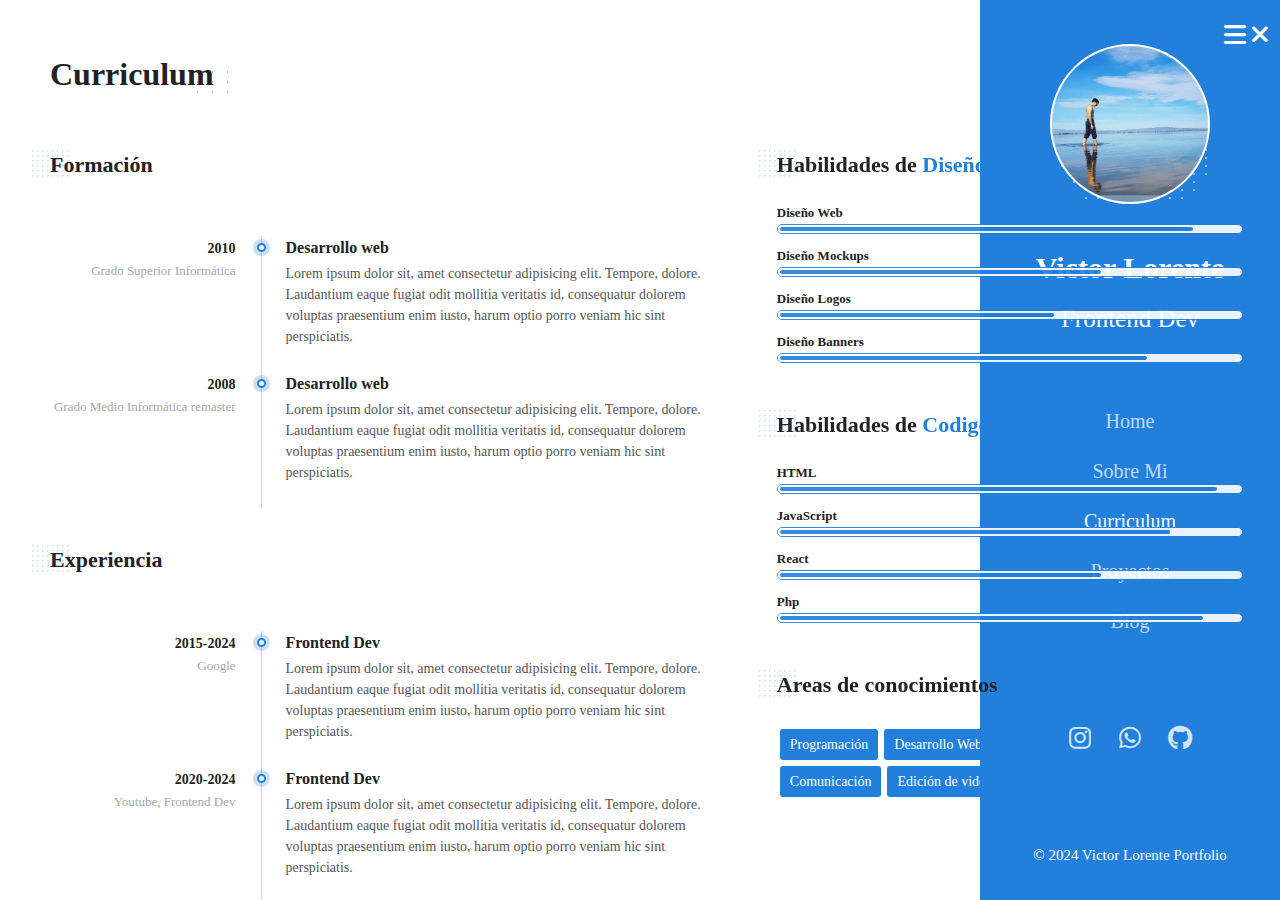
==== commit 70fc378a: "Nav Bar Responsive v1" ====
--- a/html/estudios.html
+++ b/html/estudios.html
@@ -55,7 +55,7 @@
                             <li class="menu-option">
                                 <a class="menu-link" href="estudios.html">
                                     <i style="color:#227FDC;" class="menu-icon fa-solid fa-landmark"></i>
-                                    <span class="menu-overlay">Curriculum</span>
+                                    <span class="menu-overlay menu-overlay-active">Curriculum</span>
                                 </a>
                             </li>
 
@@ -111,6 +111,12 @@
                 </section>
 
             </aside>
+            
+                <!-- Menu Responsive -->
+                <div class="layout-menu-toggle">
+                    <i class="menu-toggle-icon fa-solid fa-bars"></i>
+                    <i class="menu-toggle-icon fa-solid fa-xmark"></i>
+                </div>
 
             <!-- Contenido principal (Main) -->
             <main class="layout-content">
--- a/css/styles.css
+++ b/css/styles.css
@@ -403,7 +403,6 @@
 }
 .service-description{
     font-size: 1.5rem;
-    text-align: justify;
 }
 /* Reviews */
 .reviews-container{
--- a/css/responsive.css
+++ b/css/responsive.css
@@ -1,3 +1,7 @@
+.layout-menu-toggle{
+    display: none;
+}
+
 @media (max-width: 1490px) {
     
     body{
@@ -27,6 +31,7 @@
     .layout{
         width: 100%;
         height: 100%;
+        min-height: 100%;
         margin: 0;
         border-radius: 0;
 
@@ -38,10 +43,177 @@
         border-radius: 0;
         background-color: transparent;
     }
+    .layout-menu{
+        position: static;
+    }
+    .content-page{
+        border-radius: 0;
+        height: 100vh;
+    }
     .articles-article{
         flex-basis: 100%;
     }
+    .article-mask{
+        height: 42rem;
+    }
+    
     .certificates-certificate{
-        flex-basis: 100%;
-    }
-}+        flex-basis: 80%;
+        
+    }
+    .layout-menu-toggle{
+        display: block;
+        position: absolute;
+        right: 1rem;
+        top: 1rem;
+        width: 4.8rem;
+        height: 4.8rem;
+        line-height: 5.1rem;
+        font-size: 2.5rem;
+        text-align: center;
+        background-color: var(--color-secondary);
+        color: var(--color-main);
+        border-radius: 3rem;
+        cursor: pointer;
+        transition: all 500ms ease-in-out;
+    }
+    .layout-aside{
+        display: block;
+        position: absolute;
+        right: 0;
+        top: 0;
+        bottom: 0;
+        text-align: center;
+        overflow: auto;
+        border-radius: 0;
+        transition: all 300ms ease-in-out;
+       
+    }
+    .layout-menu{
+        position: static;
+        margin: 3rem 0;
+    }
+    .userInfo-containerImage{
+        display: inline-block;
+        margin: 3rem;
+        width: 16rem;
+    }
+    .userInfo-name{
+        font-size: 3rem;
+        margin-top: 0.5rem;
+        margin-bottom: 1rem;
+    }
+    .menu-list{
+        position: static;
+        width: 100%;
+        box-shadow: none;
+        margin-left: 0;
+        background-color: var(--color-secondary);
+        padding: 0;
+        min-height: auto;
+        
+    }
+    .menu-link{
+        text-decoration: none;
+        display: block;
+        padding: 1.5rem 0;
+    }
+    .menu-overlay{
+        position: static;
+        opacity: 0.7;
+        font-size: 2rem;
+        padding: 0;
+        margin-top: 0;
+        line-height: 2rem;
+        box-shadow: none;
+        
+    }
+    .menu-overlay-active{
+        opacity: 1;
+    }
+    .menu-icon{
+        display: none;
+    }
+    .userInfo-footer{
+        position: static;
+        margin-bottom: 2rem;
+    }
+    
+}
+
+@media (max-width: 800px) {
+
+    .reviews-container{
+        flex-direction: column;
+    }
+    .reviews-review{
+        margin-top: 6rem;
+        margin-bottom: 3rem;
+        flex-basis: 100%;
+    }
+    .certificates-certificate{
+        flex-basis: 100%;
+        
+    }
+    .article-mask{
+        height: 28rem;
+    }
+    .clients-container{
+        margin-top: 2rem;
+        margin-bottom: 2rem;
+    }
+    .gallery-item{
+        flex-basis: 50%;
+    }
+    .prices-container{
+        flex-direction: column;
+    }
+    .prices-box{
+        margin: 0;
+        flex-basis: 100%;
+    }
+    .prices-box:last-child{
+        margin-top: 3rem;
+    }
+    .services-container {
+        flex-direction: column;
+    }
+}
+@media (max-width: 580px) {
+    .extra-container{
+        flex-direction: column;
+        gap: 2rem;
+    }
+    .extra-info{
+        flex-basis: 100%;
+    }
+    .about-personalInfo {
+        flex-direction: column;
+    }
+    .personalInfo-data {
+        padding: 0;
+        margin-top: 2rem;
+    }
+    .services-container {
+        flex-direction: column;
+    }
+    .clients-container {
+        
+        gap: 2rem;
+    }
+    .resume-container {
+        flex-direction: column;
+    }
+    .portfolio-gallery {
+        flex-direction: column;
+    }
+    .blog-article{
+        flex-direction: column;
+    }
+    .article-mask{
+        height: 18rem;
+    }
+    .knowledges-list{
+        margin-bottom: 2.5rem;
+    }
+}   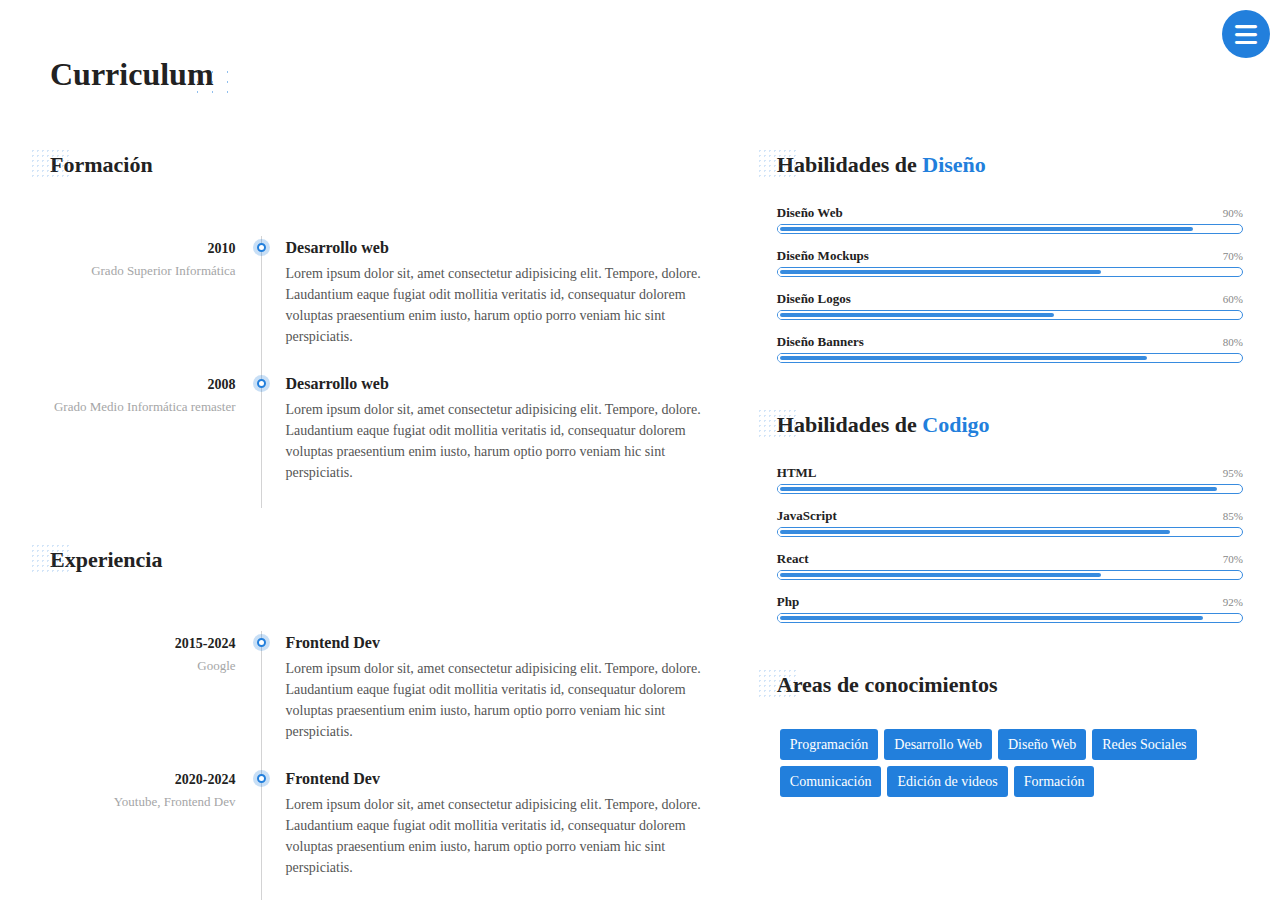
==== commit eefdeabf: "js menu btn, END OF PROJECT" ====
--- a/html/estudios.html
+++ b/html/estudios.html
@@ -8,6 +8,9 @@
     <link rel="stylesheet" href="/css/scroll.css">
     <link rel="stylesheet" href="/css/styles.css">
     <link rel="stylesheet" href="/css/responsive.css">
+
+    <!-- Script JS -->
+    <script src="/main.js" defer></script>
     
     
 
--- a/css/responsive.css
+++ b/css/responsive.css
@@ -76,7 +76,9 @@
         border-radius: 3rem;
         cursor: pointer;
         transition: all 500ms ease-in-out;
-    }
+        z-index: 1000;
+    }
+
     .layout-aside{
         display: block;
         position: absolute;
@@ -86,8 +88,35 @@
         text-align: center;
         overflow: auto;
         border-radius: 0;
-        transition: all 300ms ease-in-out;
-       
+        transition: all 400ms cubic-bezier(0, 0, 0, 0.72); 
+        z-index: 999;
+
+        margin-right: -100%;
+        opacity: 0;
+    }
+    .layout-aside--visible{
+        margin-right: 0;
+        opacity: 1;
+    }
+    .layout-aside--hidden{
+        margin-right: -100%;
+        opacity: 0;
+        width: 100%;
+    }
+    .menu-toggle-icon{
+        color: var(--color-main);
+        display: block;
+        position: absolute;
+        top: 25%;
+        left: 27%;
+        transition: all 100ms cubic-bezier(0, 0, 0, 0.72); 
+    }
+    .fa-bars{
+        opacity: 1;
+    }
+    .fa-xmark{
+        opacity: 0;
+        left: 34%;
     }
     .layout-menu{
         position: static;
@@ -139,6 +168,11 @@
         margin-bottom: 2rem;
     }
     
+    .userLinks-social{
+        margin-top: 0;
+    }
+    
+
 }
 
 @media (max-width: 800px) {
@@ -178,6 +212,7 @@
     .services-container {
         flex-direction: column;
     }
+    
 }
 @media (max-width: 580px) {
     .extra-container{
@@ -198,7 +233,6 @@
         flex-direction: column;
     }
     .clients-container {
-        
         gap: 2rem;
     }
     .resume-container {
@@ -216,4 +250,5 @@
     .knowledges-list{
         margin-bottom: 2.5rem;
     }
+    
 }   